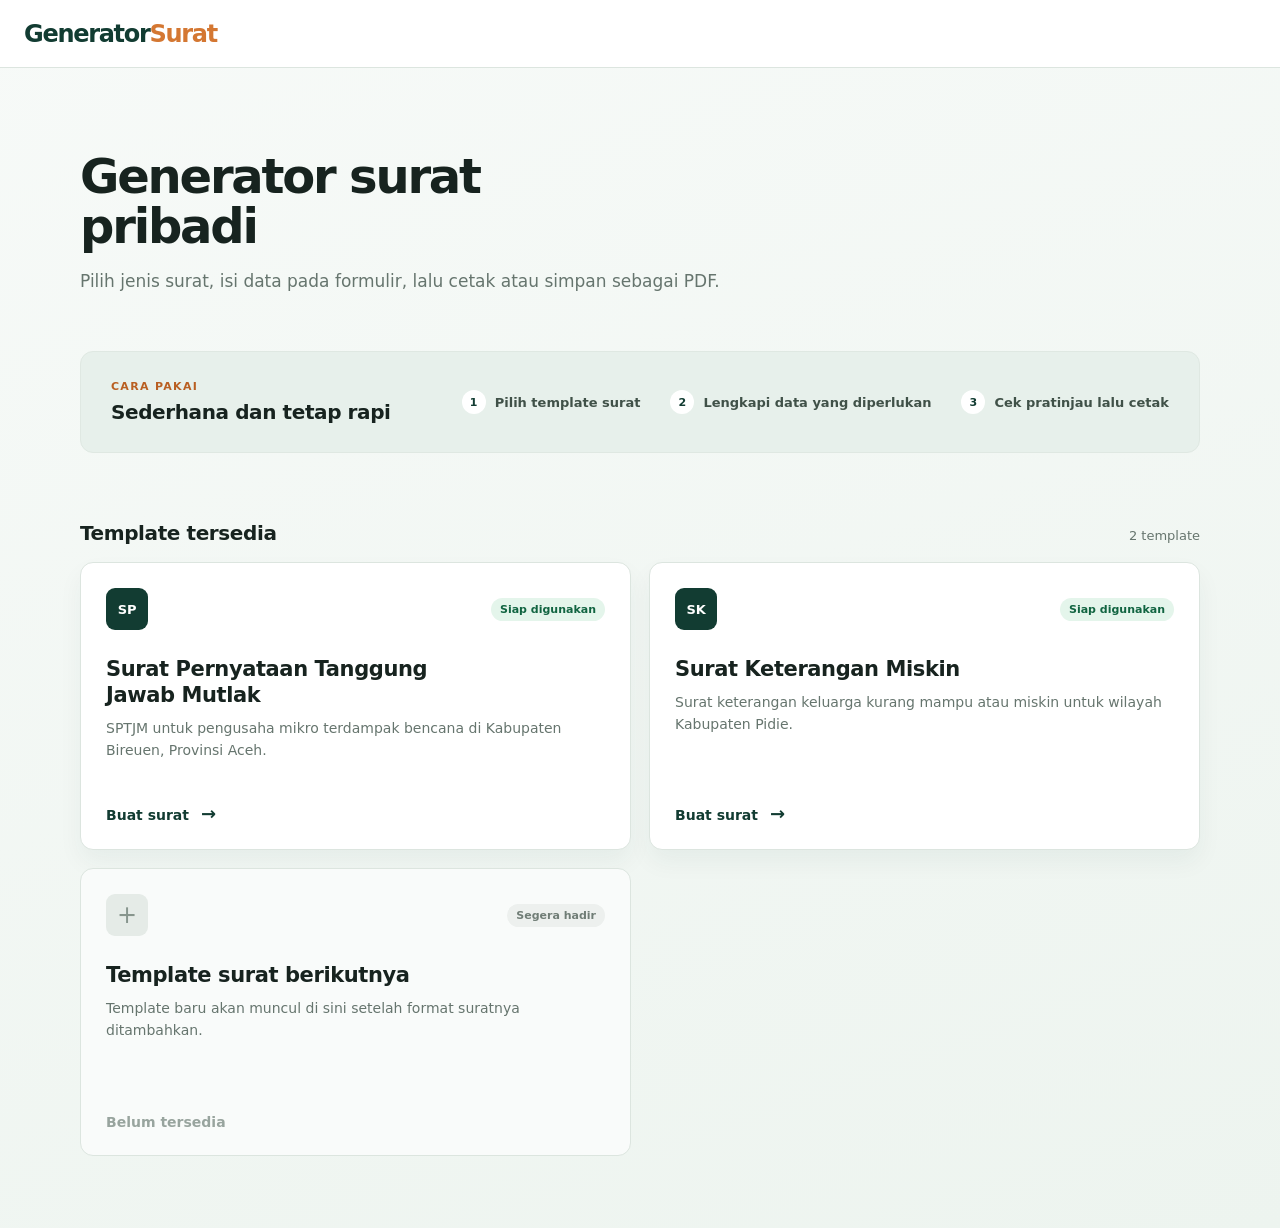
==== index.html @ 93eae37f "Initial-Commit: 1. Landing page, 2. Halaman Surat pertama, 3. Halaman surat kedua" ====
<!doctype html>
<html lang="id">
  <head>
    <meta charset="UTF-8" />
    <meta name="viewport" content="width=device-width, initial-scale=1.0" />
    <meta name="theme-color" content="#123c32" />
    <title>Template Surat</title>
    <link rel="stylesheet" href="styles.css" />
  </head>
  <body class="landing-page">
    <header class="topbar landing-topbar">
      <a class="brand" href="index.html">Generator<span>Surat</span></a>
    </header>
    <main class="template-home">
      <section class="template-hero">
        <h1>Generator surat pribadi</h1>
        <p>
          Pilih jenis surat, isi data pada formulir, lalu cetak atau simpan
          sebagai PDF.
        </p>
      </section>
      <section class="how-it-works how-it-works-top" aria-labelledby="howTitle">
        <div>
          <p class="eyebrow">CARA PAKAI</p>
          <h2 id="howTitle">Sederhana dan tetap rapi</h2>
        </div>
        <ol>
          <li><span>1</span> Pilih template surat</li>
          <li><span>2</span> Lengkapi data yang diperlukan</li>
          <li><span>3</span> Cek pratinjau lalu cetak</li>
        </ol>
      </section>
      <section aria-labelledby="templateListTitle">
        <div class="template-heading">
          <h2 id="templateListTitle">Template tersedia</h2>
          <span>2 template</span>
        </div>
        <div class="template-grid">
          <article class="template-card available">
            <div class="template-card-top">
              <span class="template-icon">SP</span
              ><span class="availability">Siap digunakan</span>
            </div>
            <h3>Surat Pernyataan Tanggung Jawab Mutlak</h3>
            <p>
              SPTJM untuk pengusaha mikro terdampak bencana di Kabupaten
              Bireuen, Provinsi Aceh.
            </p>
            <a class="template-button" href="sptjm.html"
              >Buat surat <span aria-hidden="true">→</span></a
            >
          </article>
          <article class="template-card available">
            <div class="template-card-top">
              <span class="template-icon">SK</span
              ><span class="availability">Siap digunakan</span>
            </div>
            <h3>Surat Keterangan Miskin</h3>
            <p>
              Surat keterangan keluarga kurang mampu atau miskin untuk wilayah
              Kabupaten Pidie.
            </p>
            <a class="template-button" href="surat-keterangan-miskin.html"
              >Buat surat <span aria-hidden="true">→</span></a
            >
          </article>
          <article class="template-card coming-soon" aria-disabled="true">
            <div class="template-card-top">
              <span class="template-icon muted">+</span
              ><span class="availability muted-label">Segera hadir</span>
            </div>
            <h3>Template surat berikutnya</h3>
            <p>
              Template baru akan muncul di sini setelah format suratnya
              ditambahkan.
            </p>
            <span class="template-button disabled">Belum tersedia</span>
          </article>
        </div>
      </section>
    </main>
  </body>
</html>
---- styles.css ----
:root {
  --ink: #17231f;
  --green: #123c32;
  --mint: #e9f1ed;
  --paper: #fff;
  --line: #dce5df;
  --muted: #66756e;
}
* {
  box-sizing: border-box;
}
body {
  margin: 0;
  color: var(--ink);
  background: #f3f6f4;
  font-family:
    Inter,
    ui-sans-serif,
    system-ui,
    -apple-system,
    BlinkMacSystemFont,
    "Segoe UI",
    sans-serif;
}
.topbar {
  height: 68px;
  padding: 0 max(24px, calc((100vw - 1480px) / 2));
  background: var(--paper);
  border-bottom: 1px solid var(--line);
  display: flex;
  align-items: center;
  justify-content: space-between;
  gap: 20px;
  position: sticky;
  top: 0;
  z-index: 5;
}
.brand {
  color: var(--green);
  font-size: 24px;
  font-weight: 800;
  letter-spacing: -1.3px;
  text-decoration: none;
}
.brand span {
  color: #d47732;
}
.topbar-actions {
  display: flex;
  align-items: center;
  gap: 12px;
}
.save-status {
  color: var(--muted);
  font-size: 13px;
}
.button {
  border: 0;
  border-radius: 8px;
  padding: 11px 15px;
  background: var(--green);
  color: #fff;
  font: inherit;
  font-size: 14px;
  font-weight: 700;
  cursor: pointer;
}
.button:hover {
  background: #0b2d24;
}
.button-secondary {
  color: var(--green);
  background: #edf3ef;
}
.app-shell {
  max-width: 1480px;
  margin: 0 auto;
  display: grid;
  grid-template-columns: minmax(360px, 0.86fr) minmax(540px, 1.14fr);
  align-items: start;
}
.editor {
  padding: 42px max(26px, calc((100vw - 1480px) / 2));
  padding-right: 40px;
  background: #fff;
  min-height: calc(100vh - 68px);
}
.intro {
  margin-bottom: 34px;
}
.eyebrow {
  color: #b95f22;
  letter-spacing: 1.3px;
  font-size: 11px;
  font-weight: 800;
  margin: 0 0 9px;
}
.intro h1 {
  font-size: 28px;
  line-height: 1.16;
  letter-spacing: -0.8px;
  margin: 0 0 11px;
}
.intro p:not(.eyebrow) {
  color: var(--muted);
  font-size: 14px;
  line-height: 1.6;
  margin: 0;
}
fieldset {
  padding: 0 0 26px;
  margin: 0 0 25px;
  border: 0;
  border-bottom: 1px solid var(--line);
}
fieldset:last-child {
  border-bottom: 0;
}
legend {
  padding: 0;
  margin-bottom: 17px;
  color: var(--green);
  font-size: 15px;
  font-weight: 800;
}
.field-grid {
  display: grid;
  grid-template-columns: 1fr 1fr;
  gap: 15px;
}
.two-columns {
  grid-template-columns: 1fr 1fr;
}
.full-width {
  grid-column: 1/-1;
}
label {
  display: grid;
  gap: 7px;
  color: #3e4c45;
  font-size: 13px;
  font-weight: 650;
}
.required {
  color: #b74a2b;
}
input,
textarea,
select {
  width: 100%;
  border: 1px solid #cbd7cf;
  border-radius: 7px;
  padding: 10px 11px;
  color: var(--ink);
  background: #fff;
  font: inherit;
  font-size: 14px;
  outline: none;
}
textarea {
  resize: vertical;
}
input:focus,
textarea:focus,
select:focus {
  border-color: var(--green);
  box-shadow: 0 0 0 3px #dcece5;
}
.preview-area {
  padding: 30px;
}
.preview-toolbar {
  max-width: 794px;
  margin: 0 auto 11px;
  padding: 0 3px;
  color: var(--muted);
  display: flex;
  justify-content: space-between;
  font-size: 11px;
  font-weight: 750;
  letter-spacing: 0.6px;
}
.letter {
  width: 816px;
  min-height: 1248px;
  margin: 0 auto;
  padding: 70px 75px 74px;
  background: var(--paper);
  box-shadow: 0 14px 36px #182c2318;
  font-family: "Times New Roman", Times, serif;
  font-size: 12.4pt;
  line-height: 1.32;
}
.letter h2 {
  margin: 0 0 29px;
  text-align: center;
  font-size: 14pt;
  line-height: 1.25;
  text-decoration: underline;
}
.letter p {
  margin: 0 0 13px;
  text-align: justify;
}
.opening {
  text-indent: 0;
}
.identity-list {
  margin: 0 0 0 80px;
}
.identity-list div {
  display: grid;
  grid-template-columns: 190px 1fr;
  margin: 8px 0;
}
.identity-list dt {
  position: relative;
  padding-right: 18px;
}
.identity-list dt::after {
  content: ":";
  position: absolute;
  right: 4px;
}
.identity-list dd {
  grid-column: 2;
  margin: 0;
  overflow-wrap: anywhere;
}
.letter ol {
  margin: 0 0 15px;
  padding-left: 22px;
}
.letter li {
  padding-left: 7px;
  margin: 0 0 4px;
  text-align: justify;
}
.signature {
  width: 270px;
  margin: 18px 0 0 auto;
  text-align: center;
}
.signature p {
  margin: 0 0 10px;
  text-align: center;
}
.signature-space {
  height: 76px;
}
.signature-name {
  font-weight: bold;
  text-decoration: underline;
}
.form-error {
  color: #b52d2d;
  font-size: 13px;
}
.back-link {
  display: inline-block;
  margin: 0 0 22px;
  color: var(--green);
  font-size: 13px;
  font-weight: 750;
  text-decoration: none;
}
.back-link:hover {
  text-decoration: underline;
}
.miskin-letter {
  padding-top: 42px;
}
.official-header {
  min-height: 82px;
  display: flex;
  align-items: center;
  justify-content: center;
  gap: 18px;
  text-align: center;
}
.official-header h2 {
  margin: 0;
  font-size: 18pt;
  line-height: 1.13;
  text-decoration: none;
}
.official-header h2 span {
  white-space: nowrap;
}
.emblem {
  width: 58px;
  height: 58px;
  flex: 0 0 58px;
  display: grid;
  place-items: center;
  border: 2px solid #18231e;
  border-radius: 50%;
  font-family: Arial, sans-serif;
  font-size: 7px;
  font-weight: 800;
}
.official-rule {
  height: 6px;
  margin: 7px 0 32px;
  border-top: 3px solid #111;
  border-bottom: 1px solid #111;
}
.miskin-letter > h3 {
  margin: 0 0 5px;
  font-size: 14pt;
  text-align: center;
  text-decoration: underline;
}
.miskin-letter .nomor {
  margin-bottom: 26px;
  text-align: center;
}
.miskin-letter > p {
  margin: 0 24px 13px;
}
.miskin-identity {
  margin-bottom: 18px;
}
.miskin-identity div {
  grid-template-columns: 180px 1fr;
}

.miskin-identity dd[data-output="nama"] {
  font-weight: 700;
}

.miskin-identity dd[data-output="namaPemohon"] {
  font-weight: 700;
}

.miskin-signature {
  width: fit-content;
  margin-top: 50px;
  white-space: nowrap;
}
.miskin-signature p {
  text-align: center;
}
.landing-page {
  min-height: 100vh;
  background: linear-gradient(160deg, #f7faf8 0%, #edf4ef 100%);
}
.landing-topbar {
  position: static;
  max-width: none;
}
.landing-note {
  color: var(--muted);
  font-size: 13px;
  font-weight: 650;
}
.template-home {
  width: min(1120px, calc(100% - 48px));
  margin: 0 auto;
  padding: 84px 0 72px;
}
.template-hero {
  max-width: 640px;
  margin-bottom: 56px;
}
.template-hero h1 {
  max-width: 570px;
  margin: 0 0 16px;
  color: var(--ink);
  font-size: 48px;
  line-height: 1.04;
  letter-spacing: -2.2px;
}
.template-hero > p:not(.eyebrow) {
  margin: 0;
  color: var(--muted);
  font-size: 17px;
  line-height: 1.6;
}
.template-heading {
  display: flex;
  justify-content: space-between;
  align-items: baseline;
  margin-bottom: 17px;
}
.template-heading h2,
.how-it-works h2 {
  margin: 0;
  font-size: 20px;
  letter-spacing: -0.4px;
}
.template-heading > span {
  color: var(--muted);
  font-size: 13px;
}
.template-grid {
  display: grid;
  grid-template-columns: repeat(2, minmax(0, 1fr));
  gap: 18px;
}
.template-card {
  min-height: 288px;
  padding: 25px;
  border: 1px solid var(--line);
  border-radius: 13px;
  background: #fff;
  display: flex;
  flex-direction: column;
}
.template-card.available {
  box-shadow: 0 12px 24px #123c320d;
}
.template-card.coming-soon {
  background: #f9fbfa;
}
.template-card-top {
  display: flex;
  align-items: center;
  justify-content: space-between;
  gap: 12px;
}
.template-icon {
  width: 42px;
  height: 42px;
  border-radius: 9px;
  display: grid;
  place-items: center;
  background: var(--green);
  color: #fff;
  font-size: 13px;
  font-weight: 850;
  letter-spacing: -0.3px;
}
.template-icon.muted {
  color: #87958d;
  background: #e5ebe7;
  font-size: 24px;
  font-weight: 400;
}
.availability {
  border-radius: 999px;
  padding: 5px 9px;
  color: #116441;
  background: #e4f5eb;
  font-size: 11px;
  font-weight: 800;
}
.muted-label {
  color: #707d76;
  background: #edf0ee;
}
.template-card h3 {
  max-width: 350px;
  margin: 26px 0 10px;
  font-size: 21px;
  line-height: 1.24;
  letter-spacing: -0.4px;
}
.template-card p {
  margin: 0;
  color: var(--muted);
  font-size: 14px;
  line-height: 1.55;
}
.template-button {
  width: fit-content;
  margin-top: auto;
  padding-top: 22px;
  color: var(--green);
  font-size: 14px;
  font-weight: 800;
  text-decoration: none;
}
.template-button span {
  margin-left: 7px;
  font-size: 18px;
}
.template-button:hover {
  text-decoration: underline;
}
.template-button.disabled {
  color: #98a49e;
  cursor: not-allowed;
}
.how-it-works {
  margin: 0 0 68px;
  padding: 28px 30px;
  border: 1px solid #dfe8e2;
  border-radius: 13px;
  background: #e7f0eb;
  display: flex;
  justify-content: space-between;
  align-items: center;
  gap: 32px;
}
.how-it-works .eyebrow {
  margin-bottom: 7px;
}
.how-it-works ol {
  display: flex;
  gap: 30px;
  padding: 0;
  margin: 0;
  list-style: none;
}
.how-it-works li {
  display: flex;
  align-items: center;
  gap: 9px;
  color: #405148;
  font-size: 13px;
  font-weight: 650;
  white-space: nowrap;
}
.how-it-works li span {
  width: 24px;
  height: 24px;
  display: grid;
  place-items: center;
  border-radius: 50%;
  background: #fff;
  color: var(--green);
  font-size: 11px;
  font-weight: 850;
}
@media (max-width: 760px) {
  .template-home {
    padding: 54px 0;
  }
  .template-hero {
    margin-bottom: 38px;
  }
  .template-hero h1 {
    font-size: 38px;
  }
  .template-grid {
    grid-template-columns: 1fr;
  }
  .how-it-works {
    align-items: flex-start;
    flex-direction: column;
    margin: 0 0 40px;
  }
  .how-it-works ol {
    gap: 15px;
    flex-wrap: wrap;
  }
  .landing-note {
    display: none;
  }
}
@media (max-width: 1100px) {
  .app-shell {
    grid-template-columns: 1fr;
  }
  .editor {
    min-height: 0;
    padding-right: max(26px, calc((100vw - 1480px) / 2));
  }
  .preview-area {
    overflow: auto;
  }
  .letter {
    margin: 0 auto;
  }
}
@media (max-width: 600px) {
  .topbar {
    padding: 0 16px;
  }
  .save-status,
  #resetButton {
    display: none;
  }
  .topbar-actions {
    gap: 6px;
  }
  .button {
    padding: 9px 8px;
    font-size: 12px;
  }
  .editor {
    padding: 28px 20px;
  }
  .field-grid {
    grid-template-columns: 1fr;
  }
  .full-width {
    grid-column: auto;
  }
  .preview-area {
    padding: 18px 0;
  }
  .preview-toolbar {
    padding: 0 18px;
  }
  .preview-toolbar span:last-child {
    display: none;
  }
  .letter {
    transform-origin: top left;
  }
}
@page {
  size: 8.5in 13in;
  margin: 0;
}
@media print {
  body {
    background: #fff;
  }
  .no-print {
    display: none !important;
  }
  .app-shell,
  .preview-area {
    display: block;
    padding: 0;
    margin: 0;
  }
  .letter {
    width: 8.5in;
    min-height: 13in;
    margin: 0;
    padding: 0.72in 0.75in;
    box-shadow: none;
    font-size: 11.4pt;
    line-height: 1.28;
  }
  .letter h2 {
    margin-bottom: 7mm;
    font-size: 13pt;
  }
  .identity-list {
    margin-bottom: 4mm;
  }
  .letter p {
    margin-bottom: 3.3mm;
  }
  .letter li {
    margin-bottom: 1.1mm;
  }
  .signature {
    margin-top: 5mm;
  }
}
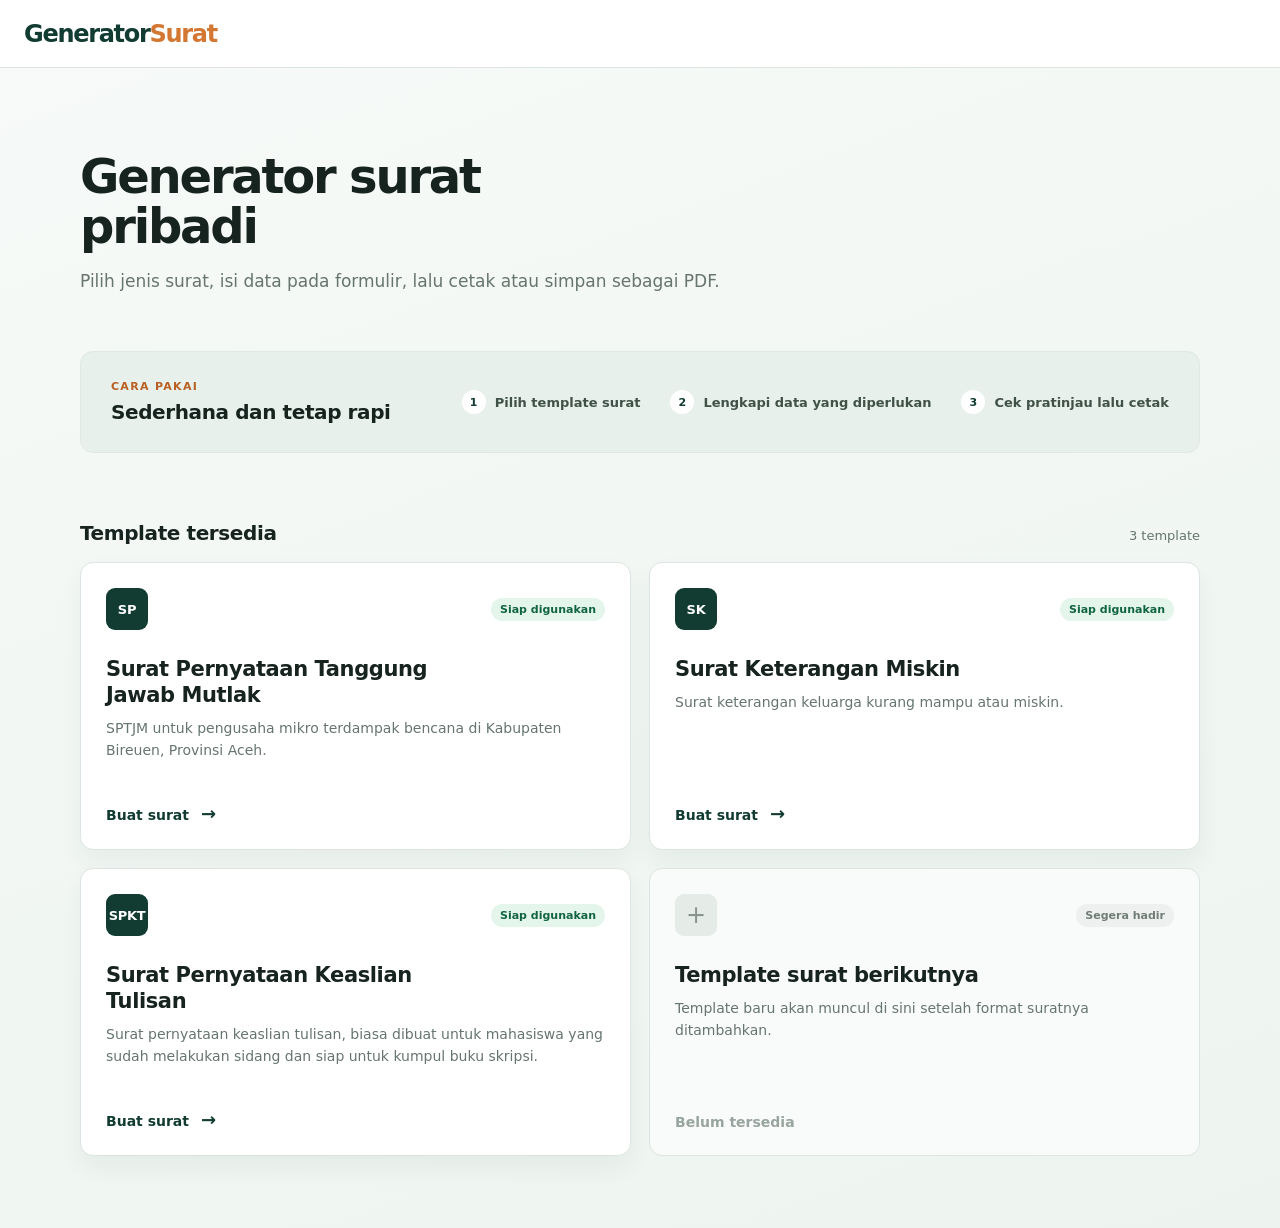
==== commit 1563d0e6: "Reorganisasi lokasi file" ====
--- a/index.html
+++ b/index.html
@@ -5,7 +5,7 @@
     <meta name="viewport" content="width=device-width, initial-scale=1.0" />
     <meta name="theme-color" content="#123c32" />
     <title>Template Surat</title>
-    <link rel="stylesheet" href="styles.css" />
+    <link rel="stylesheet" href="styles/index.css" />
   </head>
   <body class="landing-page">
     <header class="topbar landing-topbar">
@@ -33,7 +33,7 @@
       <section aria-labelledby="templateListTitle">
         <div class="template-heading">
           <h2 id="templateListTitle">Template tersedia</h2>
-          <span>2 template</span>
+          <span>3 template</span>
         </div>
         <div class="template-grid">
           <article class="template-card available">
@@ -46,7 +46,7 @@
               SPTJM untuk pengusaha mikro terdampak bencana di Kabupaten
               Bireuen, Provinsi Aceh.
             </p>
-            <a class="template-button" href="sptjm.html"
+            <a class="template-button" href="pages/sptjm.html"
               >Buat surat <span aria-hidden="true">→</span></a
             >
           </article>
@@ -56,11 +56,22 @@
               ><span class="availability">Siap digunakan</span>
             </div>
             <h3>Surat Keterangan Miskin</h3>
+            <p>Surat keterangan keluarga kurang mampu atau miskin.</p>
+            <a class="template-button" href="pages/surat-keterangan-miskin.html"
+              >Buat surat <span aria-hidden="true">→</span></a
+            >
+          </article>
+          <article class="template-card available">
+            <div class="template-card-top">
+              <span class="template-icon">SPKT</span
+              ><span class="availability">Siap digunakan</span>
+            </div>
+            <h3>Surat Pernyataan Keaslian Tulisan</h3>
             <p>
-              Surat keterangan keluarga kurang mampu atau miskin untuk wilayah
-              Kabupaten Pidie.
+              Surat pernyataan keaslian tulisan, biasa dibuat untuk mahasiswa
+              yang sudah melakukan sidang dan siap untuk kumpul buku skripsi.
             </p>
-            <a class="template-button" href="surat-keterangan-miskin.html"
+            <a class="template-button" href="pages/surat-keaslian-tulisan.html"
               >Buat surat <span aria-hidden="true">→</span></a
             >
           </article>
--- a/styles/index.css
+++ b/styles/index.css
@@ -0,0 +1,262 @@
+:root {
+  --ink: #17231f;
+  --green: #123c32;
+  --mint: #e9f1ed;
+  --paper: #fff;
+  --line: #dce5df;
+  --muted: #66756e;
+}
+* {
+  box-sizing: border-box;
+}
+body {
+  margin: 0;
+  color: var(--ink);
+  background: #f3f6f4;
+  font-family:
+    Inter,
+    ui-sans-serif,
+    system-ui,
+    -apple-system,
+    BlinkMacSystemFont,
+    "Segoe UI",
+    sans-serif;
+}
+.topbar {
+  height: 68px;
+  padding: 0 max(24px, calc((100vw - 1480px) / 2));
+  background: var(--paper);
+  border-bottom: 1px solid var(--line);
+  display: flex;
+  align-items: center;
+  justify-content: space-between;
+  gap: 20px;
+  position: sticky;
+  top: 0;
+  z-index: 5;
+}
+.brand {
+  color: var(--green);
+  font-size: 24px;
+  font-weight: 800;
+  letter-spacing: -1.3px;
+  text-decoration: none;
+}
+.brand span {
+  color: #d47732;
+}
+.eyebrow {
+  color: #b95f22;
+  letter-spacing: 1.3px;
+  font-size: 11px;
+  font-weight: 800;
+  margin: 0 0 9px;
+}
+.landing-page {
+  min-height: 100vh;
+  background: linear-gradient(160deg, #f7faf8 0%, #edf4ef 100%);
+}
+.landing-topbar {
+  position: static;
+  max-width: none;
+}
+.landing-note {
+  color: var(--muted);
+  font-size: 13px;
+  font-weight: 650;
+}
+.template-home {
+  width: min(1120px, calc(100% - 48px));
+  margin: 0 auto;
+  padding: 84px 0 72px;
+}
+.template-hero {
+  max-width: 640px;
+  margin-bottom: 56px;
+}
+.template-hero h1 {
+  max-width: 570px;
+  margin: 0 0 16px;
+  color: var(--ink);
+  font-size: 48px;
+  line-height: 1.04;
+  letter-spacing: -2.2px;
+}
+.template-hero > p:not(.eyebrow) {
+  margin: 0;
+  color: var(--muted);
+  font-size: 17px;
+  line-height: 1.6;
+}
+.template-heading {
+  display: flex;
+  justify-content: space-between;
+  align-items: baseline;
+  margin-bottom: 17px;
+}
+.template-heading h2,
+.how-it-works h2 {
+  margin: 0;
+  font-size: 20px;
+  letter-spacing: -0.4px;
+}
+.template-heading > span {
+  color: var(--muted);
+  font-size: 13px;
+}
+.template-grid {
+  display: grid;
+  grid-template-columns: repeat(2, minmax(0, 1fr));
+  gap: 18px;
+}
+.template-card {
+  min-height: 288px;
+  padding: 25px;
+  border: 1px solid var(--line);
+  border-radius: 13px;
+  background: #fff;
+  display: flex;
+  flex-direction: column;
+}
+.template-card.available {
+  box-shadow: 0 12px 24px #123c320d;
+}
+.template-card.coming-soon {
+  background: #f9fbfa;
+}
+.template-card-top {
+  display: flex;
+  align-items: center;
+  justify-content: space-between;
+  gap: 12px;
+}
+.template-icon {
+  width: 42px;
+  height: 42px;
+  border-radius: 9px;
+  display: grid;
+  place-items: center;
+  background: var(--green);
+  color: #fff;
+  font-size: 13px;
+  font-weight: 850;
+  letter-spacing: -0.3px;
+}
+.template-icon.muted {
+  color: #87958d;
+  background: #e5ebe7;
+  font-size: 24px;
+  font-weight: 400;
+}
+.availability {
+  border-radius: 999px;
+  padding: 5px 9px;
+  color: #116441;
+  background: #e4f5eb;
+  font-size: 11px;
+  font-weight: 800;
+}
+.muted-label {
+  color: #707d76;
+  background: #edf0ee;
+}
+.template-card h3 {
+  max-width: 350px;
+  margin: 26px 0 10px;
+  font-size: 21px;
+  line-height: 1.24;
+  letter-spacing: -0.4px;
+}
+.template-card p {
+  margin: 0;
+  color: var(--muted);
+  font-size: 14px;
+  line-height: 1.55;
+}
+.template-button {
+  width: fit-content;
+  margin-top: auto;
+  padding-top: 22px;
+  color: var(--green);
+  font-size: 14px;
+  font-weight: 800;
+  text-decoration: none;
+}
+.template-button span {
+  margin-left: 7px;
+  font-size: 18px;
+}
+.template-button:hover {
+  text-decoration: underline;
+}
+.template-button.disabled {
+  color: #98a49e;
+  cursor: not-allowed;
+}
+.how-it-works {
+  margin: 0 0 68px;
+  padding: 28px 30px;
+  border: 1px solid #dfe8e2;
+  border-radius: 13px;
+  background: #e7f0eb;
+  display: flex;
+  justify-content: space-between;
+  align-items: center;
+  gap: 32px;
+}
+.how-it-works .eyebrow {
+  margin-bottom: 7px;
+}
+.how-it-works ol {
+  display: flex;
+  gap: 30px;
+  padding: 0;
+  margin: 0;
+  list-style: none;
+}
+.how-it-works li {
+  display: flex;
+  align-items: center;
+  gap: 9px;
+  color: #405148;
+  font-size: 13px;
+  font-weight: 650;
+  white-space: nowrap;
+}
+.how-it-works li span {
+  width: 24px;
+  height: 24px;
+  display: grid;
+  place-items: center;
+  border-radius: 50%;
+  background: #fff;
+  color: var(--green);
+  font-size: 11px;
+  font-weight: 850;
+}
+@media (max-width: 760px) {
+  .template-home {
+    padding: 54px 0;
+  }
+  .template-hero {
+    margin-bottom: 38px;
+  }
+  .template-hero h1 {
+    font-size: 38px;
+  }
+  .template-grid {
+    grid-template-columns: 1fr;
+  }
+  .how-it-works {
+    align-items: flex-start;
+    flex-direction: column;
+    margin: 0 0 40px;
+  }
+  .how-it-works ol {
+    gap: 15px;
+    flex-wrap: wrap;
+  }
+  .landing-note {
+    display: none;
+  }
+}
